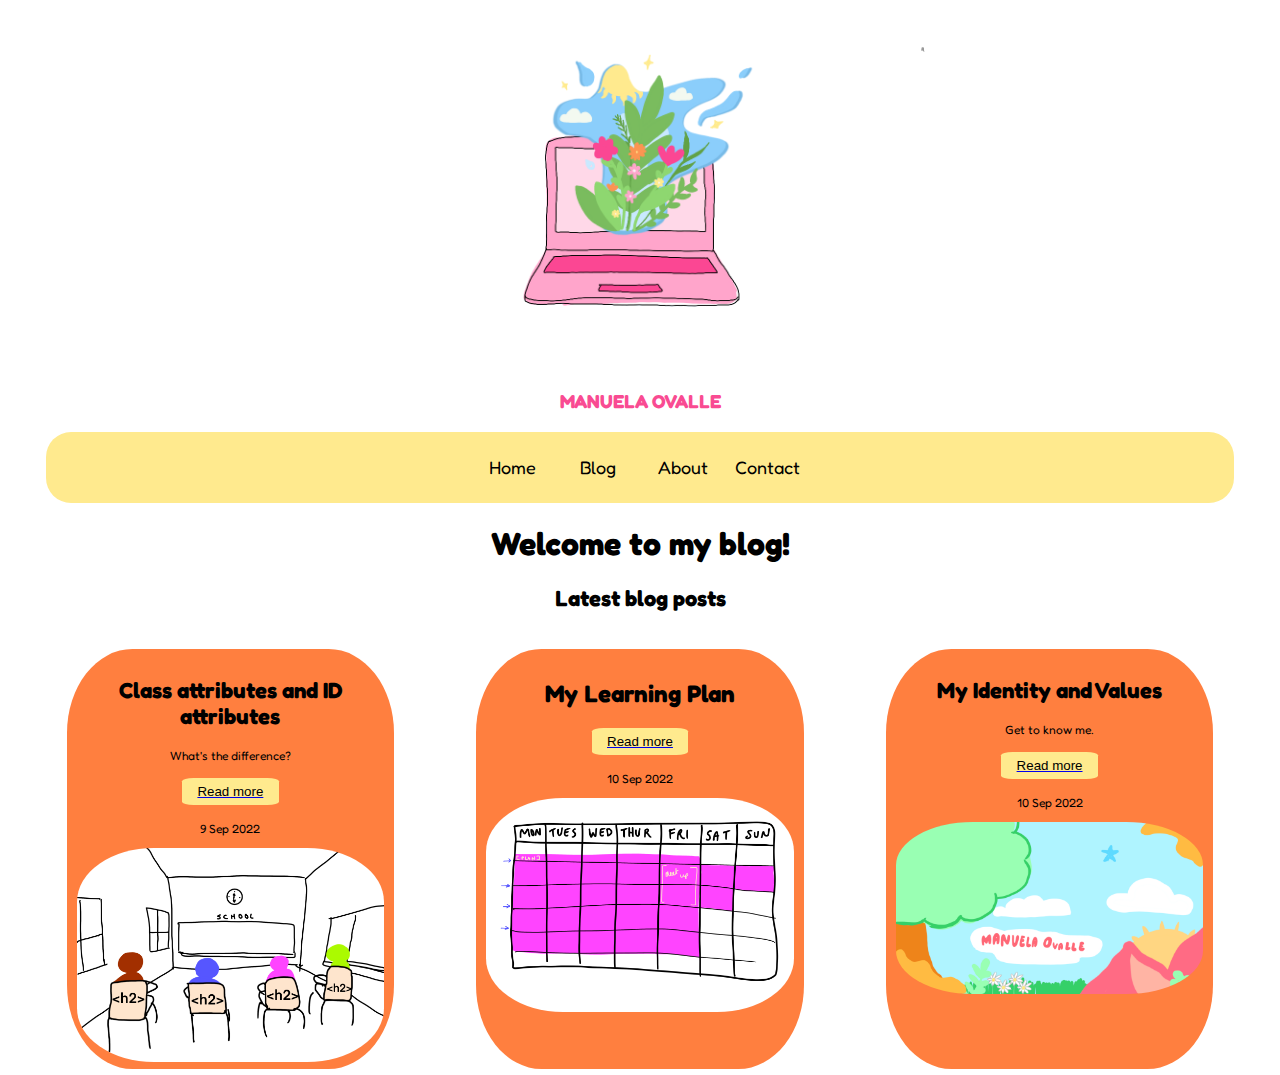
==== blog.html @ 6379649d "fix link to values read more button" ====
<!DOCTYPE html>
<html lang="en">
<head>
  <meta charset="UTF-8">
  <meta http-equiv="X-UA-Compatible" content="IE=edge">
  <meta name="viewport" content="width=device-width, initial-scale=1.0">
  <title>Manuela's Blog</title>
  
  <link rel="preconnect" href="https://fonts.googleapis.com">
  <link rel="preconnect" href="https://fonts.gstatic.com" crossorigin>
  <link href="https://fonts.googleapis.com/css2?family=Fredoka+One&display=swap" rel="stylesheet">

<link rel="stylesheet" href="styles.css">
</head>
  <header>

<!--Logo-->
  <div class="logo">
    <img class="img-logo" src="https://manuela-ovalle.github.io/img/logo.PNG" alt="Manuela Ovalle logo of a computer growing out of it">
    <h3 class="header-title">MANUELA OVALLE</h3>
  </div>

  <!-- Top Navigation Menu-->
  <div class="navbar">
    <ul>
      <li><a href="index.html">Home</a></li>
      <li><a href="blog.html">Blog</a></li>
      <li><a href="about.html">About</a></li>
      <li><a href="contact.html">Contact</a></li>
    </ul>
  </div>
  </header>
  
  <body id="blog-page">

    <h1 id="Blog">Welcome to my blog!</h1>

    <div class="blog-gallery-home-page">
      <h2 class="blog-post-heading">Latest blog posts</h2>
    
      <div id="sml-spacer"></div>
    
      <div class="flex-container">
        <div class="column" style="background-color:#FF7F3F;">
          <h2 class="blog-post-heading">Class attributes and ID attributes</h2>
          <p class="blog-post-text">What's the difference?</p>
          <a href="https://manuela-ovalle.github.io/blog/class-and-id-attributes.html"><button class="open-blog">Read more</button></a>
          <p class="blog-post-text" id="hp-blog-date">9 Sep 2022</p>
            <img class="blog-thumbnail"src="https://manuela-ovalle.github.io/blog/img/id-class-attributes/class.PNG" alt="doodle of a class of h2 elements">
    
          </div>
          <div class="column" style="background-color:#FF7F3F;">
            <h2 class="learning-plan-blog">My Learning Plan</h2>
            <a href="https://manuela-ovalle.github.io/blog/learning-plan.html"><button class="open-blog">Read more</button></a>
            <p class="blog-post-text" id="hp-blog-date">10 Sep 2022</p>
            <img class="blog-thumbnail"src="https://manuela-ovalle.github.io/blog/img/learning-plan/plan.png" alt="doodle of a weekly planner">
          </div>
        
          <div class="column" style="background-color:#FF7F3F;">
            <h2 class="blog-post-heading">My Identity and Values</h2>
            <p class="blog-post-text">Get to know me.</p>
            <a href="blog/identity-values.html"><button class="open-blog">Read more</button></a>
           <p class="blog-post-text" id="hp-blog-date">10 Sep 2022</p>
           <img class="blog-thumbnail"src="https://manuela-ovalle.github.io/blog/img/identity-values/landscape-doodle.png" alt="bright coloured doodle of landscape with mountains and a tree">
          </div>
        </div>
        </div>
      </div>
 
  </body>
</html>
---- styles.css ----
body {
  font-family: 'Fredoka One', lato;
  margin:0;
  padding: 0;
  background: #fff;
  border: #FF7F3F;
  align-items: center;
 
}

/*Logo*/
.img-logo{
  display:block;
  margin-left:auto;
  margin-right: auto;
  width:50%;
}

.header-title {
  text-align: center;
  color:#F94B92;
}
/* Navigation menu */
.navbar ul{
  list-style: none;
  background:#ffea8e;
  padding: 2%;
  margin:20px;
  text-align: center;
  border-radius: 25px;
  font-size: 18px;
}

.navbar li{
  display: inline-block;
}

.navbar a{
  text-decoration: none;
  color:#000;
 width:80px;
 display:block;
 text-align: center;
}

/*HOME PAGE*/

#banner-image{
display: block;
margin-left:auto;
margin-right: auto;
margin-top:35px;
width:92%;
border-radius:25px;
border:3px solid #FF7F3F;
}


#home-bio {
  margin:30px;
  display: block;
  background-color: #ffea8e;
}


/*BLOG COLUMNS*/
.flex-container{
  display: flex;
  justify-content:space-around;
  height:400px;

}

.column {
  float: left;
  width:25%;
  padding: 10px;
  margin-left:10px;
  margin-right:10px;
  height: 400px; 
  border-radius: 20%;
}

.blog-post-heading{
  font-size: 22px;
  text-align: center;
}
.blog-post-text{
  text-align: center;
  font-size: 12px;
}
.open-blog{
  display:block;
  margin-left:auto;
  margin-right: auto;
  background-color:#ffea8e;
  color:#000;
}

.blog-thumbnail{
  display:block;
  margin-left:auto;
  margin-right: auto;
  width: 100%;
  border-radius: 25%;

}

/*FOOTER*/

#spacer{
  height: 50px;

}

#sml-spacer{
  height:20px;
}

footer{
  background-color: #F94B92;
  height:50px;
  width:auto;
}
#footer-text{
  float:right;
  margin:10px;
}

/*BLOG PAGE*/
#blog-page{
  align-items: center;
  text-align: center;
  margin:2%;
  }
  



/*ABOUT PAGE*/
#about-page{
  align-items: center;
  text-align: center;
  margin:2%;
  }

/* CONTACT PAGE*/

/* input text */
#contact-page{
align-items: center;
text-align: center;
margin:2%;
}

#contact-form{
background-color: #ffea8e;
border-radius: 25%;
margin-bottom: 2%;
padding: 2%;
margin:5%;

}

.h3-header{
  margin-top: 2%;
  text-align: center;
}

label{
  text-align: center;
  width: 50%;
}

#text-input{
  margin: 5%;
}

input{
  width: 50%;
  margin:2%;
  align-items: center;
}

/* radio buttons */
.radio-buttons [type=radio]{
float:left;

}

#radio-label{
float: left;

}

button{
  background-color: #F94B92;
  border: none;
  color: white;
  margin:5%;
   padding: 2%;
   padding-left: 5%;
   padding-right: 5%;
  border-radius: 12%;
  text-align: center;
  text-decoration: none;
  display: inline-block;
    ;
    }

    /* MEDIA QUERIES HEADER*/

@media(max-width:390px) {

  .navbar ul{
    font-size:14px;
  }
  .navbar a{
  width:60px;
  }
  h1{
    font-size: 22px;
   }

p{
  margin-left :15%;
  margin-right :15%;
}  

h3{
  font-size: 14px;
}
  
}

@media(max-width:768px){
#contact-form{
  margin:60px;

}
}

@media(min-width:768px){
  #contact-form{
    margin-left :100px;
  margin-right :100px;
  }
}

@media(min-width:1024px){
  #home-page{
    margin-left: 100px;
    margin-right: 100px;
  }
}

@media(min-width:1440px){
  #contact-form{
    margin-left :300px;
  margin-right :300px;
  }

  #home-page{
    margin-left: 200px;
    margin-right: 200px;
  }
}
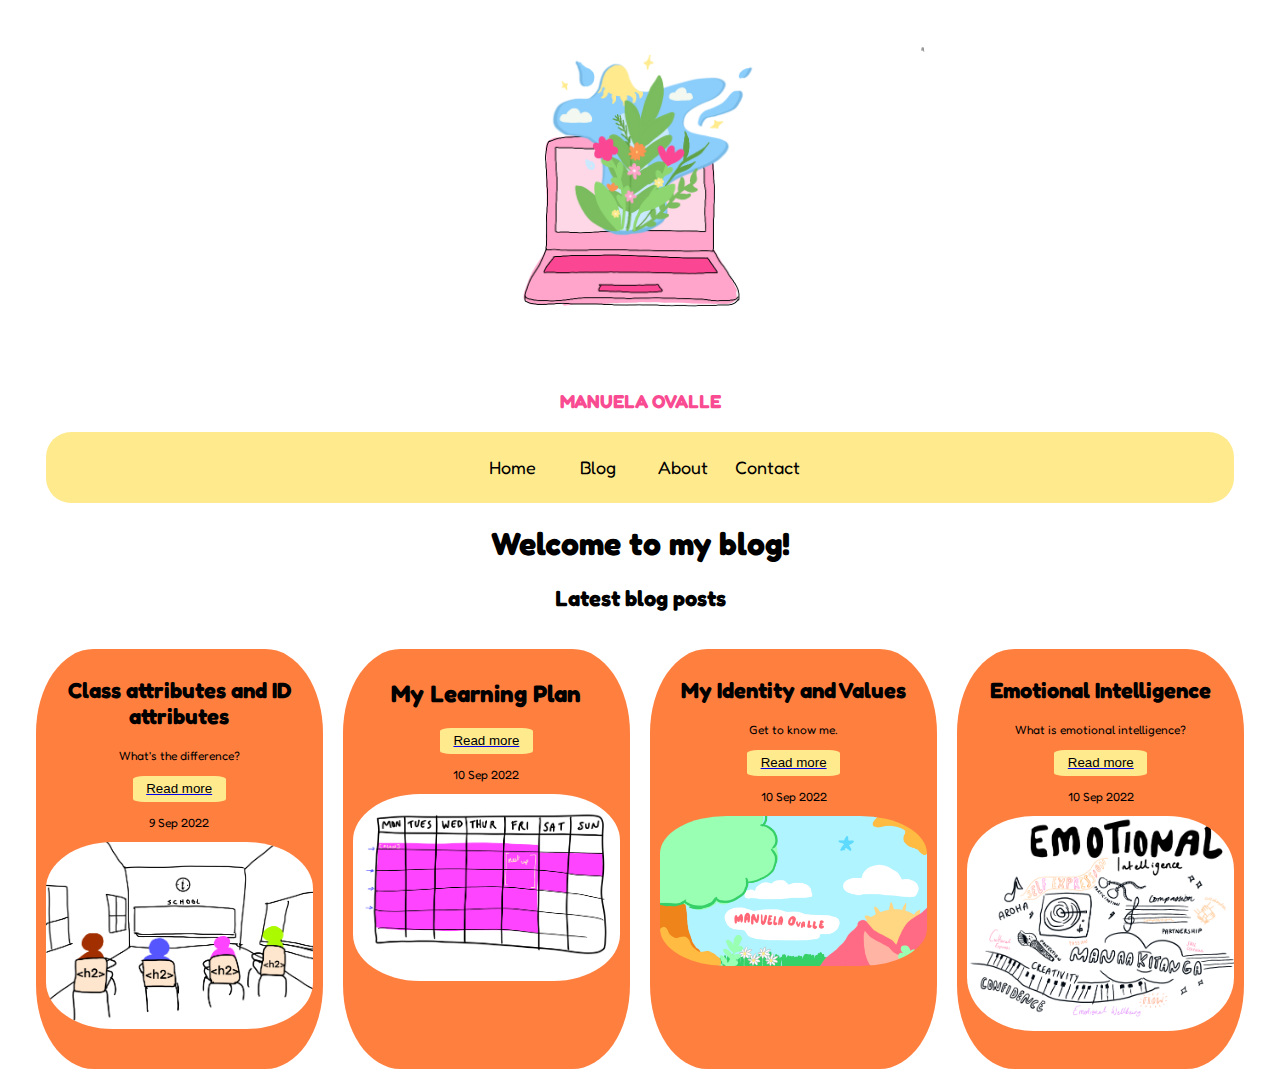
==== commit 8916a1ef: "add emotional intelligence to blog link" ====
--- a/blog.html
+++ b/blog.html
@@ -63,6 +63,15 @@
            <p class="blog-post-text" id="hp-blog-date">10 Sep 2022</p>
            <img class="blog-thumbnail"src="https://manuela-ovalle.github.io/blog/img/identity-values/landscape-doodle.png" alt="bright coloured doodle of landscape with mountains and a tree">
           </div>
+
+          <div class="column" style="background-color:#FF7F3F;">
+            <h2 class="blog-post-heading">Emotional Intelligence</h2>
+            <p class="blog-post-text">What is emotional intelligence?</p>
+            <a href="blog/emotional-intelligence.html"><button class="open-blog">Read more</button></a>
+           <p class="blog-post-text" id="hp-blog-date">10 Sep 2022</p>
+           <img class="blog-thumbnail"src="https://manuela-ovalle.github.io/blog/img/emotional-intelligence/emotional-intelligence-brainstorm.png" alt="doodle drawing of characteristics associated with emotional intelligence" alt="bright coloured doodle of landscape with mountains and a tree">
+          </div>
+
         </div>
         </div>
       </div>
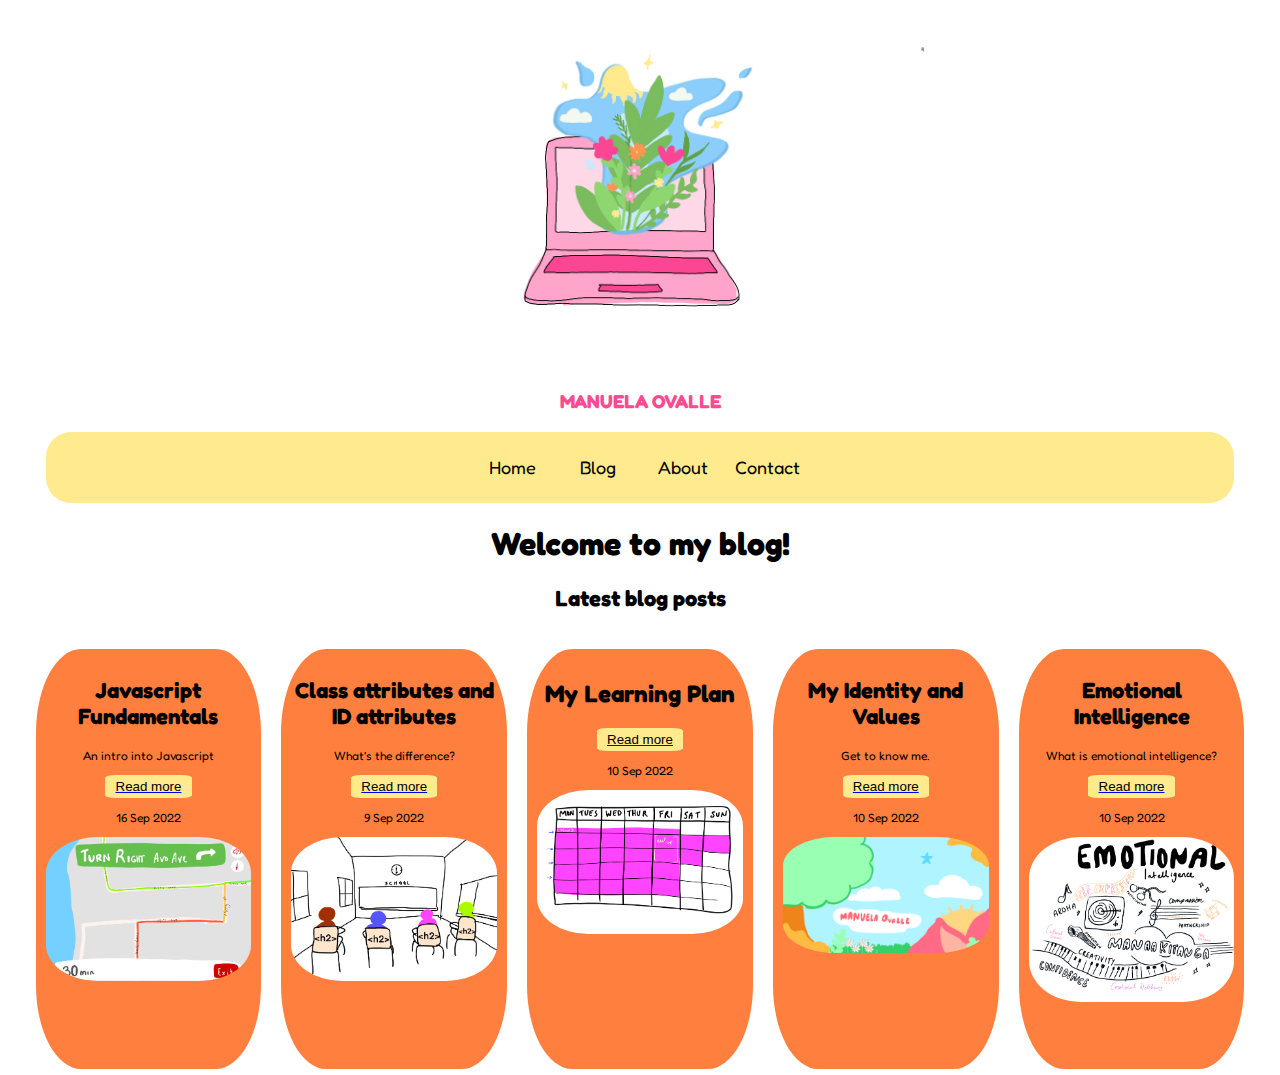
==== commit bcdebf07: "add function img" ====
--- a/blog.html
+++ b/blog.html
@@ -41,6 +41,15 @@
       <div id="sml-spacer"></div>
     
       <div class="flex-container">
+       
+        <div class="column" style="background-color:#FF7F3F;">
+          <h2 class="blog-post-heading">Javascript Fundamentals</h2>
+          <p class="blog-post-text">An intro into Javascript</p>
+          <a href="javascript-fundamentals.html"><button class="open-blog">Read more</button></a>
+         <p class="blog-post-text" id="hp-blog-date">16 Sep 2022</p>
+         <img class="blog-thumbnail"src="https://manuela-ovalle.github.io/blog/img/javascript-fundamentals/google-maps.jpg" alt="doodle the google maps app">
+        </div>
+
         <div class="column" style="background-color:#FF7F3F;">
           <h2 class="blog-post-heading">Class attributes and ID attributes</h2>
           <p class="blog-post-text">What's the difference?</p>
@@ -72,6 +81,8 @@
            <img class="blog-thumbnail"src="https://manuela-ovalle.github.io/blog/img/emotional-intelligence/emotional-intelligence-brainstorm.png" alt="doodle drawing of characteristics associated with emotional intelligence" alt="bright coloured doodle of landscape with mountains and a tree">
           </div>
 
+
+
         </div>
         </div>
       </div>
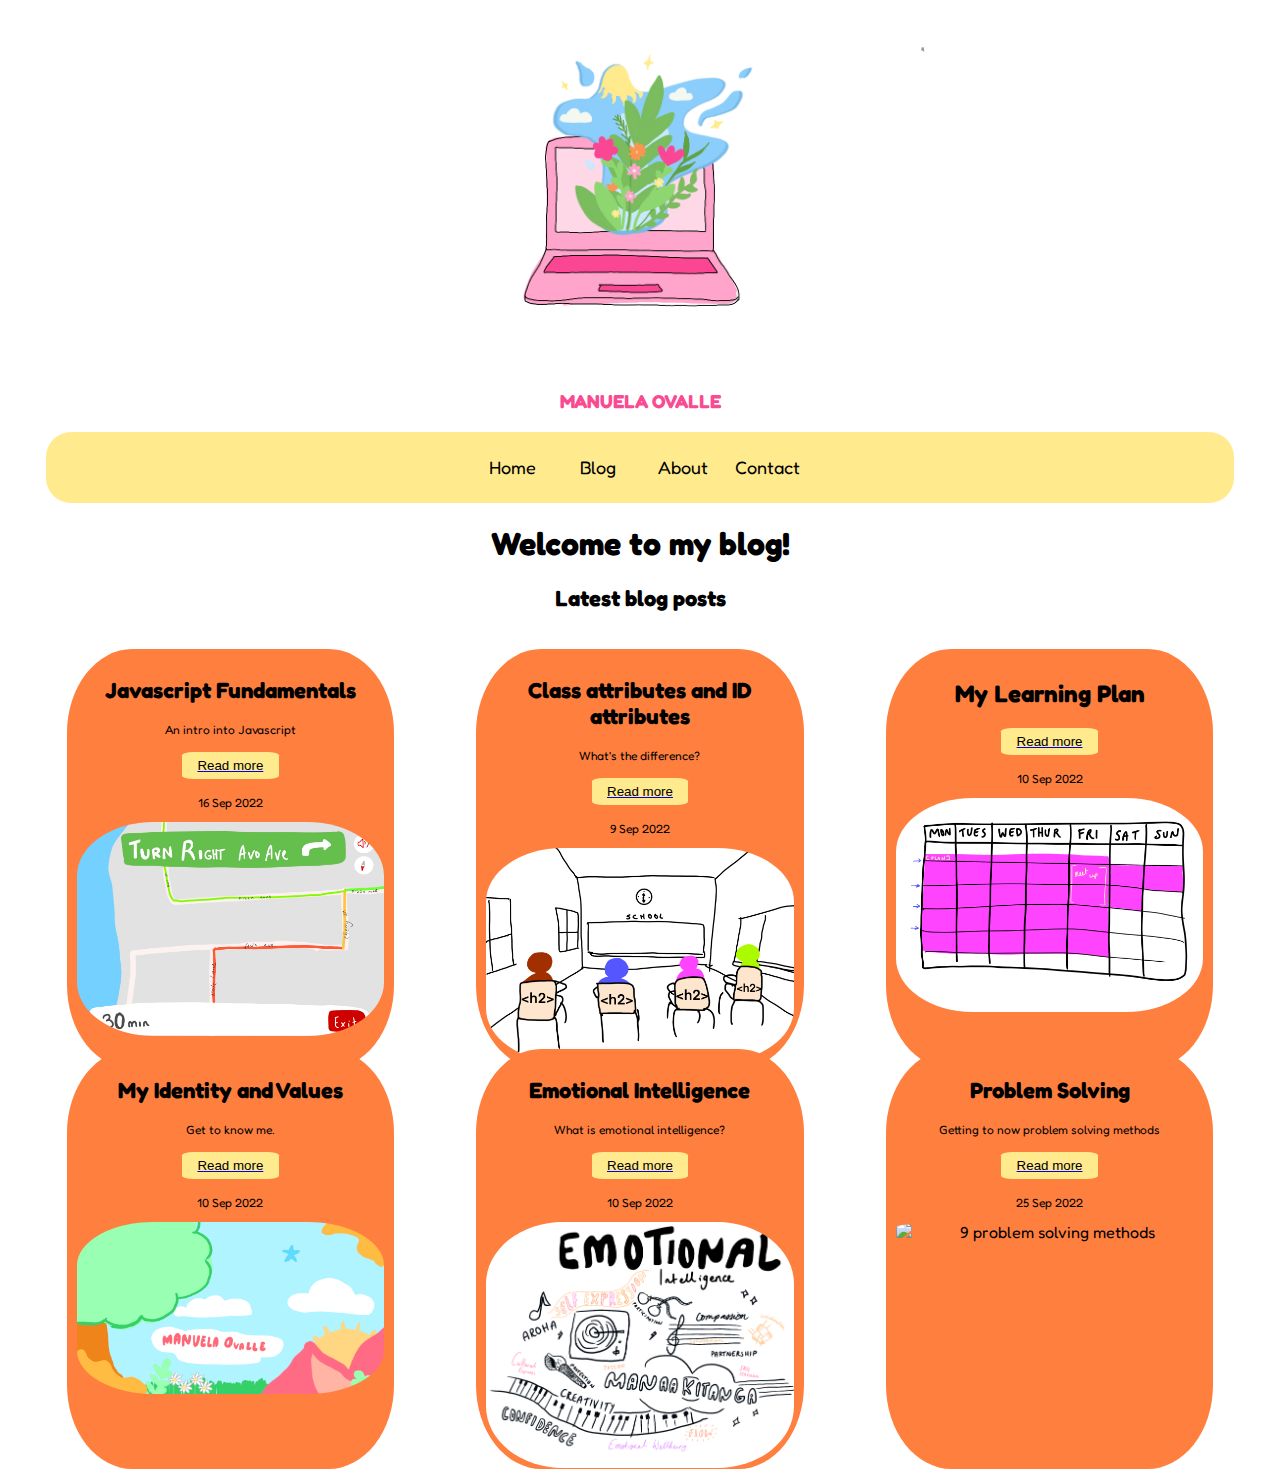
==== commit 3309e942: "add blog link to blog pg and Hp" ====
--- a/blog.html
+++ b/blog.html
@@ -45,7 +45,7 @@
         <div class="column" style="background-color:#FF7F3F;">
           <h2 class="blog-post-heading">Javascript Fundamentals</h2>
           <p class="blog-post-text">An intro into Javascript</p>
-          <a href="javascript-fundamentals.html"><button class="open-blog">Read more</button></a>
+          <a href="https://manuela-ovalle.github.io/blog/javascript-fundamentals.html"><button class="open-blog">Read more</button></a>
          <p class="blog-post-text" id="hp-blog-date">16 Sep 2022</p>
          <img class="blog-thumbnail"src="https://manuela-ovalle.github.io/blog/img/javascript-fundamentals/google-maps.jpg" alt="doodle the google maps app">
         </div>
@@ -64,27 +64,35 @@
             <p class="blog-post-text" id="hp-blog-date">10 Sep 2022</p>
             <img class="blog-thumbnail"src="https://manuela-ovalle.github.io/blog/img/learning-plan/plan.png" alt="doodle of a weekly planner">
           </div>
+      
+        </div>
+    <div class="flex-container">
+
+        <div class="column" style="background-color:#FF7F3F;">
+          <h2 class="blog-post-heading">My Identity and Values</h2>
+          <p class="blog-post-text">Get to know me.</p>
+          <a href="blog/identity-values.html"><button class="open-blog">Read more</button></a>
+         <p class="blog-post-text" id="hp-blog-date">10 Sep 2022</p>
+         <img class="blog-thumbnail"src="https://manuela-ovalle.github.io/blog/img/identity-values/landscape-doodle.png" alt="bright coloured doodle of landscape with mountains and a tree">
+        </div>
+
+        <div class="column" style="background-color:#FF7F3F;">
+          <h2 class="blog-post-heading">Emotional Intelligence</h2>
+          <p class="blog-post-text">What is emotional intelligence?</p>
+          <a href="blog/emotional-intelligence.html"><button class="open-blog">Read more</button></a>
+         <p class="blog-post-text" id="hp-blog-date">10 Sep 2022</p>
+         <img class="blog-thumbnail"src="https://manuela-ovalle.github.io/blog/img/emotional-intelligence/emotional-intelligence-brainstorm.png" alt="doodle drawing of characteristics associated with emotional intelligence" alt="bright coloured doodle of landscape with mountains and a tree">
+        </div>
+
+        <div class="column" style="background-color:#FF7F3F;">
+          <h2 class="blog-post-heading">Problem Solving</h2>
+          <p class="blog-post-text">Getting to now problem solving methods</p>
+          <a href="blog/problem-solving.html"><button class="open-blog">Read more</button></a>
+         <p class="blog-post-text" id="hp-blog-date">25 Sep 2022</p>
+         <img class="blog-thumbnail"src="https://manuela-ovalle.github.io/blog/img/problem-solving/problem-solving.jpg" alt="9 problem solving methods">
+        </div>
         
-          <div class="column" style="background-color:#FF7F3F;">
-            <h2 class="blog-post-heading">My Identity and Values</h2>
-            <p class="blog-post-text">Get to know me.</p>
-            <a href="blog/identity-values.html"><button class="open-blog">Read more</button></a>
-           <p class="blog-post-text" id="hp-blog-date">10 Sep 2022</p>
-           <img class="blog-thumbnail"src="https://manuela-ovalle.github.io/blog/img/identity-values/landscape-doodle.png" alt="bright coloured doodle of landscape with mountains and a tree">
-          </div>
-
-          <div class="column" style="background-color:#FF7F3F;">
-            <h2 class="blog-post-heading">Emotional Intelligence</h2>
-            <p class="blog-post-text">What is emotional intelligence?</p>
-            <a href="blog/emotional-intelligence.html"><button class="open-blog">Read more</button></a>
-           <p class="blog-post-text" id="hp-blog-date">10 Sep 2022</p>
-           <img class="blog-thumbnail"src="https://manuela-ovalle.github.io/blog/img/emotional-intelligence/emotional-intelligence-brainstorm.png" alt="doodle drawing of characteristics associated with emotional intelligence" alt="bright coloured doodle of landscape with mountains and a tree">
-          </div>
-
-
-
-        </div>
-        </div>
+      </div>
       </div>
  
   </body>
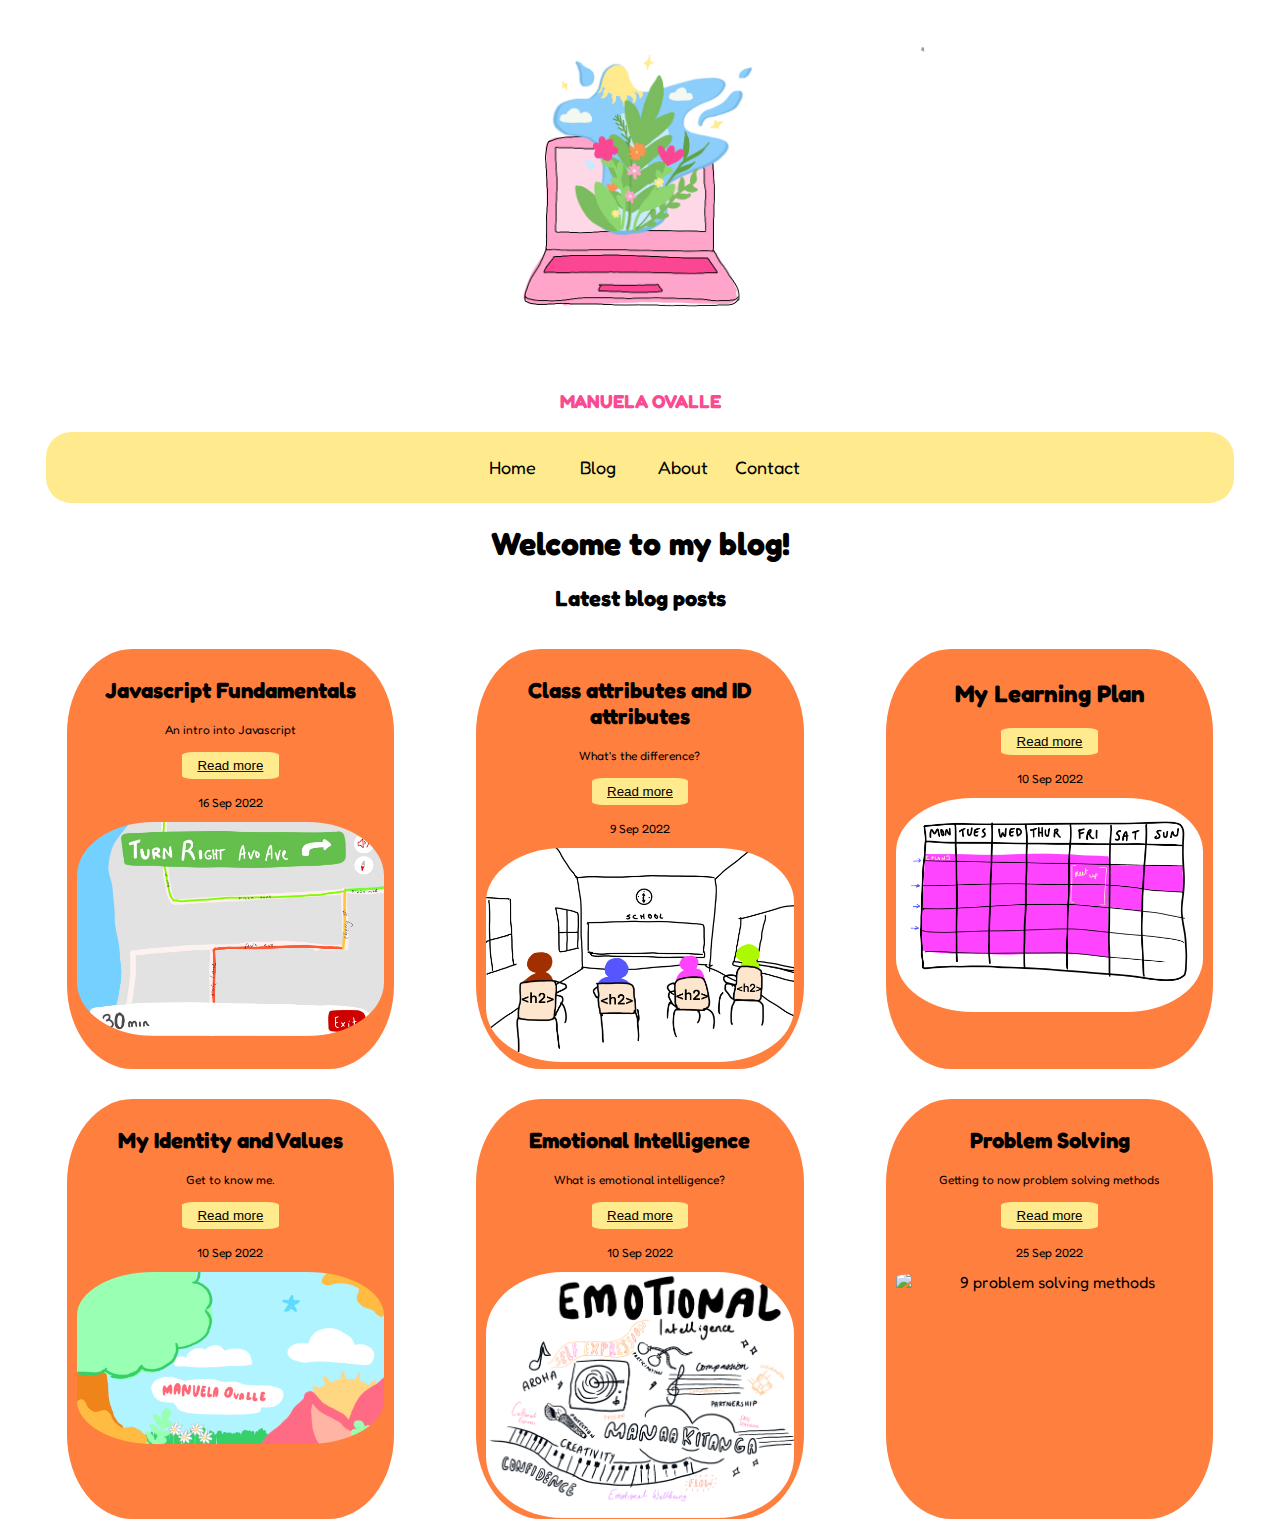
==== commit c7fdbe57: "add problem solving link to index and blog page" ====
--- a/blog.html
+++ b/blog.html
@@ -66,6 +66,12 @@
           </div>
       
         </div>
+
+<!-- Spacer-->
+<div id="spacer"></div>
+<!-- Spacer-->
+
+
     <div class="flex-container">
 
         <div class="column" style="background-color:#FF7F3F;">
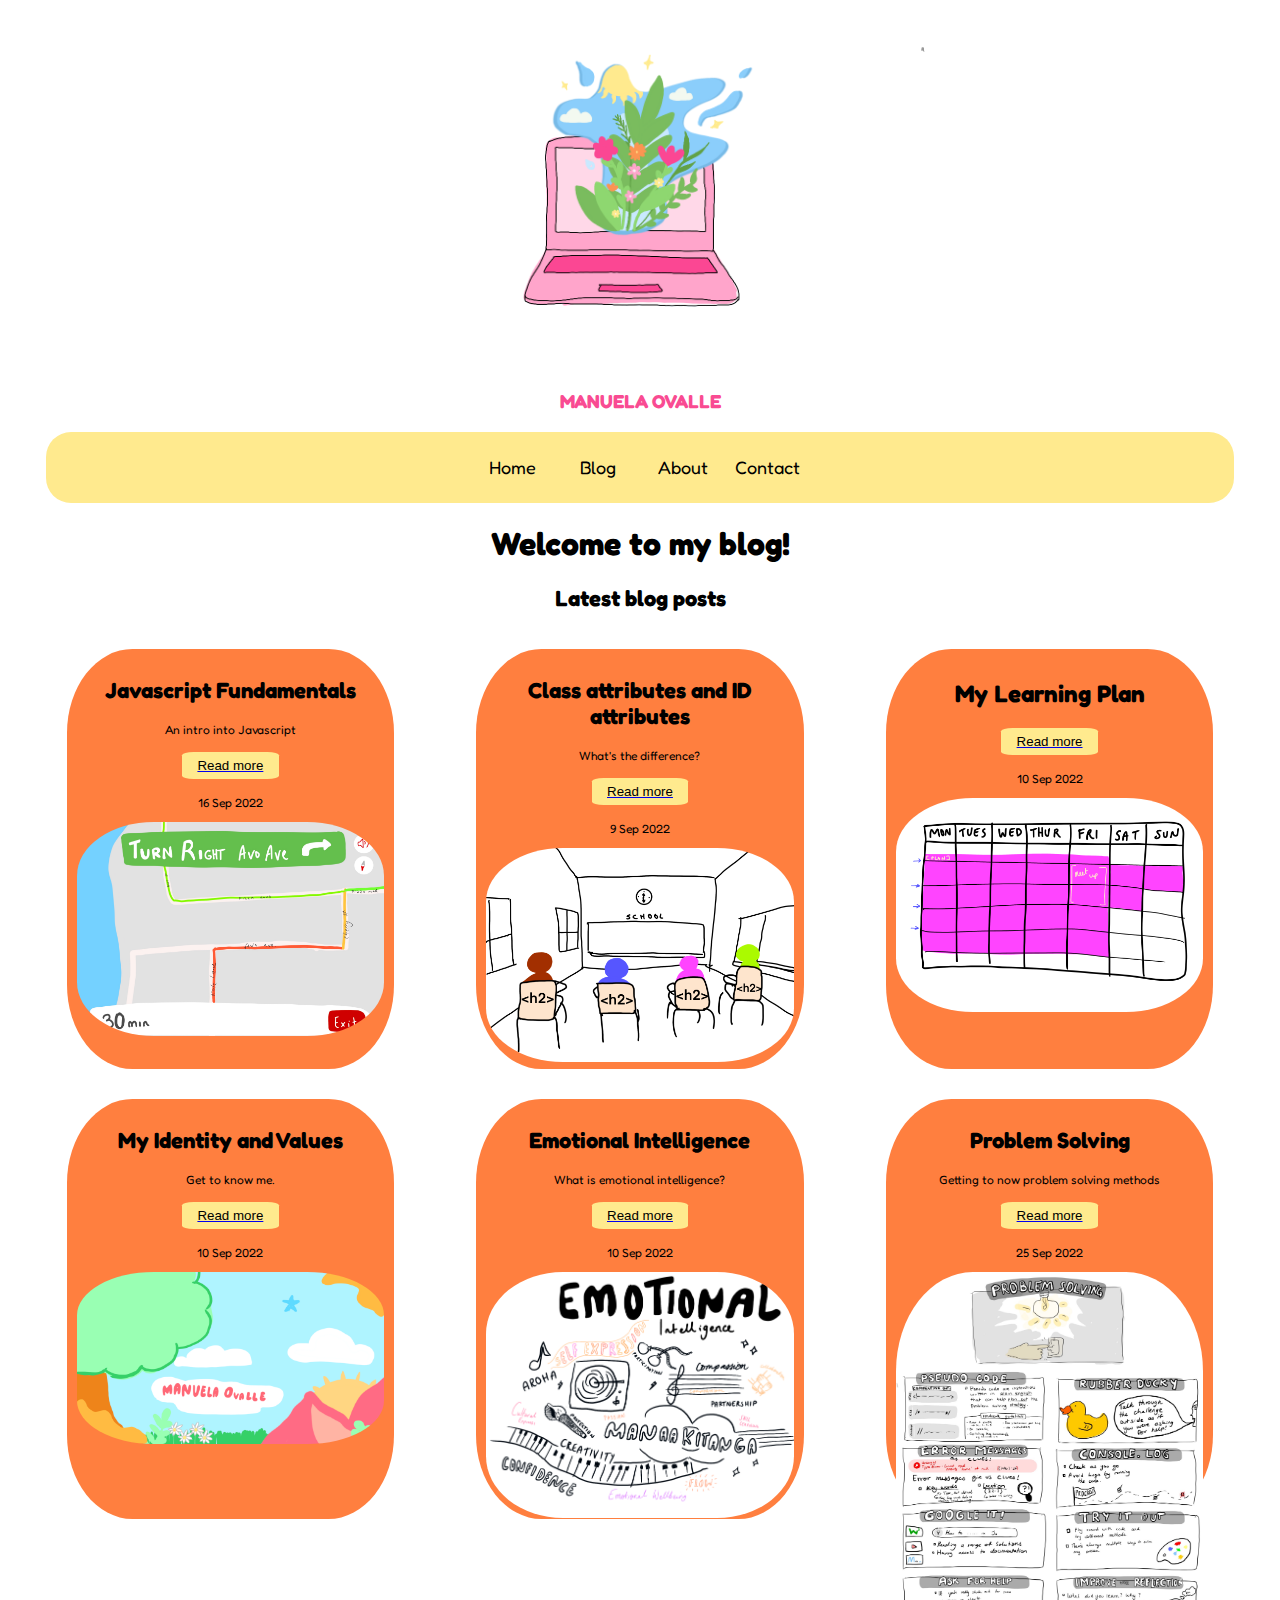
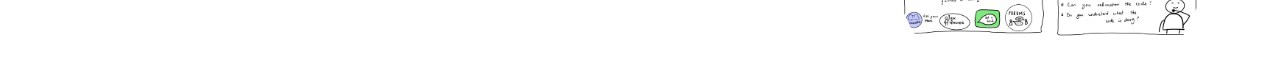
==== commit 1890904b: "fix url for problem solving img" ====
--- a/blog.html
+++ b/blog.html
@@ -95,7 +95,7 @@
           <p class="blog-post-text">Getting to now problem solving methods</p>
           <a href="blog/problem-solving.html"><button class="open-blog">Read more</button></a>
          <p class="blog-post-text" id="hp-blog-date">25 Sep 2022</p>
-         <img class="blog-thumbnail"src="https://manuela-ovalle.github.io/blog/img/problem-solving/problem-solving.jpg" alt="9 problem solving methods">
+         <img class="blog-thumbnail"src="https://manuela-ovalle.github.io/blog/img/problem-solving/problem-solving.JPG" alt="9 problem solving methods">
         </div>
         
       </div>
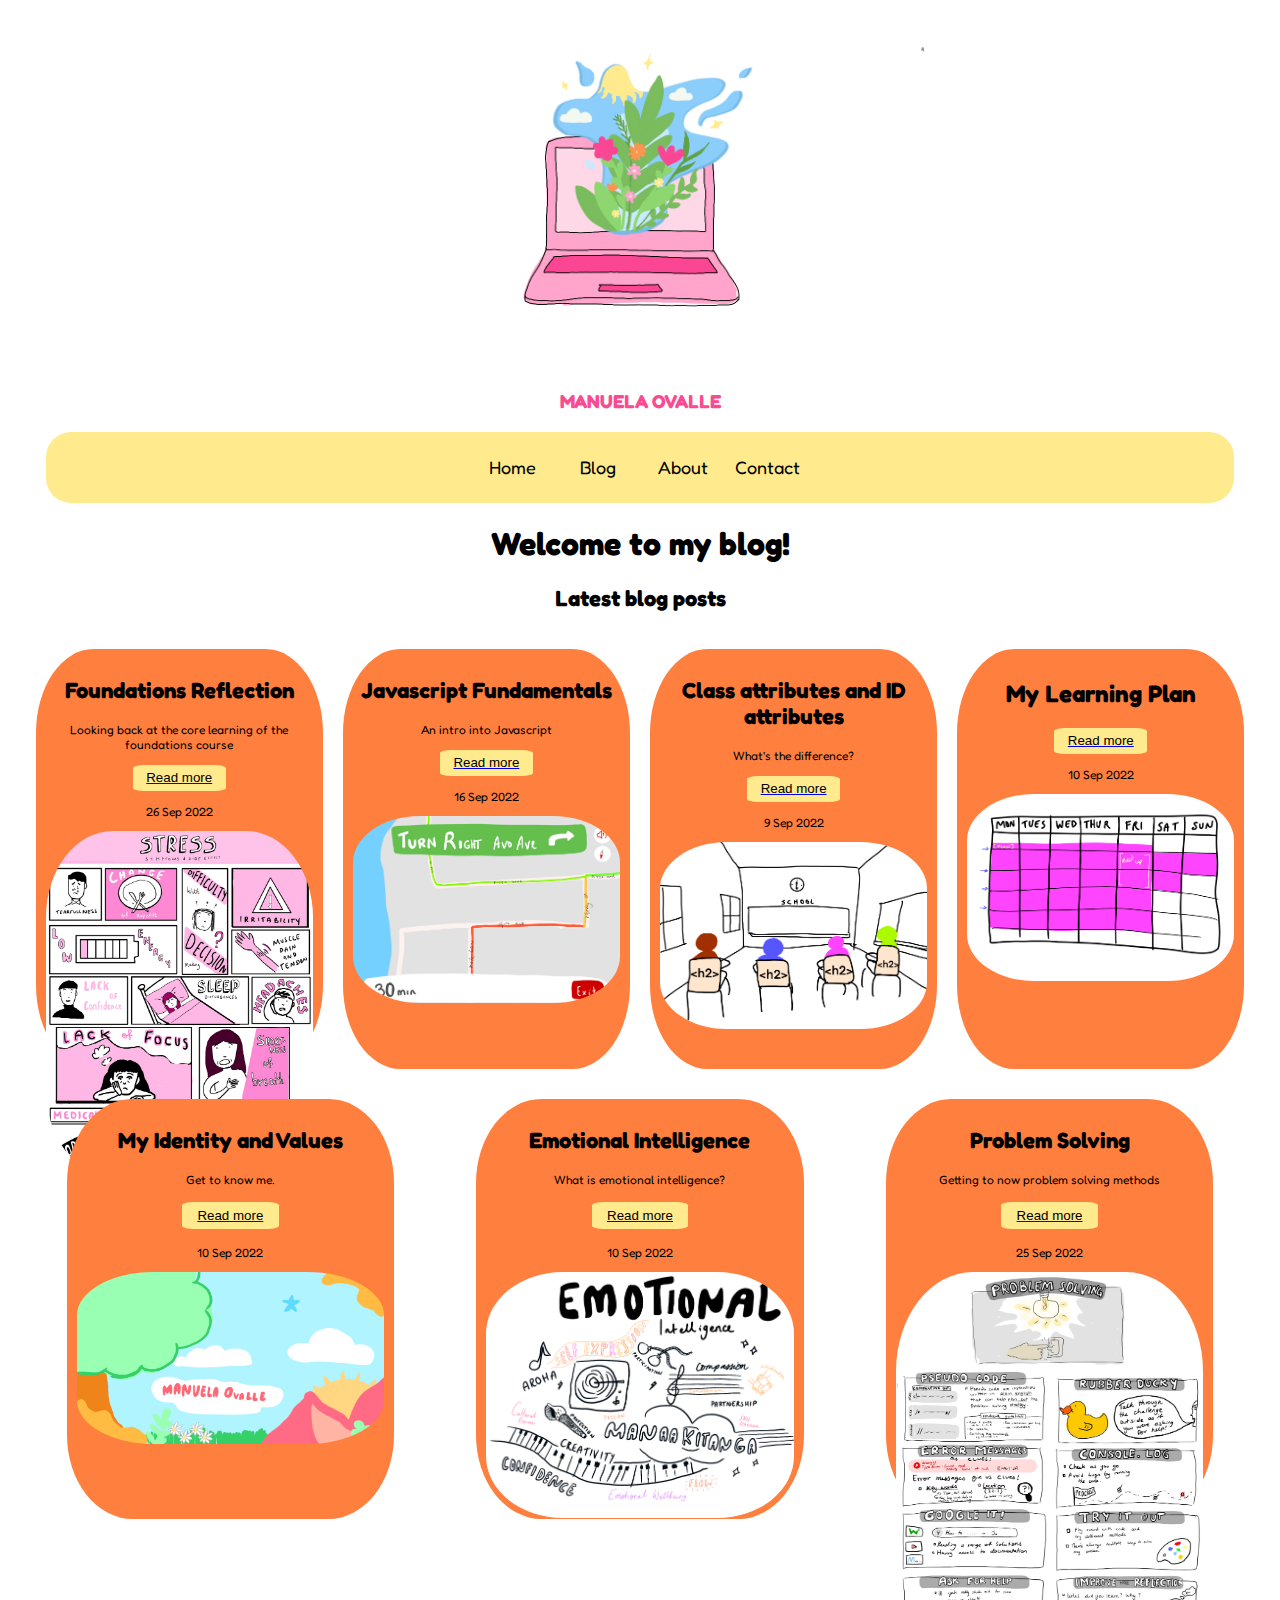
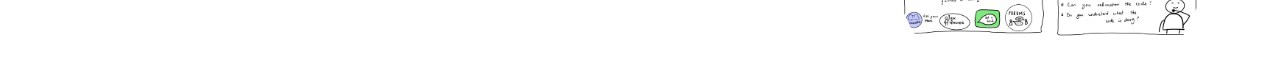
==== commit 8cdd26ec: "add foundations reflection blog link to hp and blog page" ====
--- a/blog.html
+++ b/blog.html
@@ -40,8 +40,18 @@
     
       <div id="sml-spacer"></div>
     
+
+
       <div class="flex-container">
-       
+        
+        <div class="column" style="background-color:#FF7F3F;">
+          <h2 class="blog-post-heading">Foundations Reflection</h2>
+          <p class="blog-post-text">Looking back at the core learning of the foundations course</p>
+          <a href="https://manuela-ovalle.github.io/blog/foundations-reflection.html"><button class="open-blog">Read more</button></a>
+         <p class="blog-post-text" id="hp-blog-date">26 Sep 2022</p>
+         <img class="blog-thumbnail"src="https://manuela-ovalle.github.io/blog/img/foundations-reflection/stress.JPG" alt="sketch notes of stress symptoms">
+        </div>
+
         <div class="column" style="background-color:#FF7F3F;">
           <h2 class="blog-post-heading">Javascript Fundamentals</h2>
           <p class="blog-post-text">An intro into Javascript</p>
